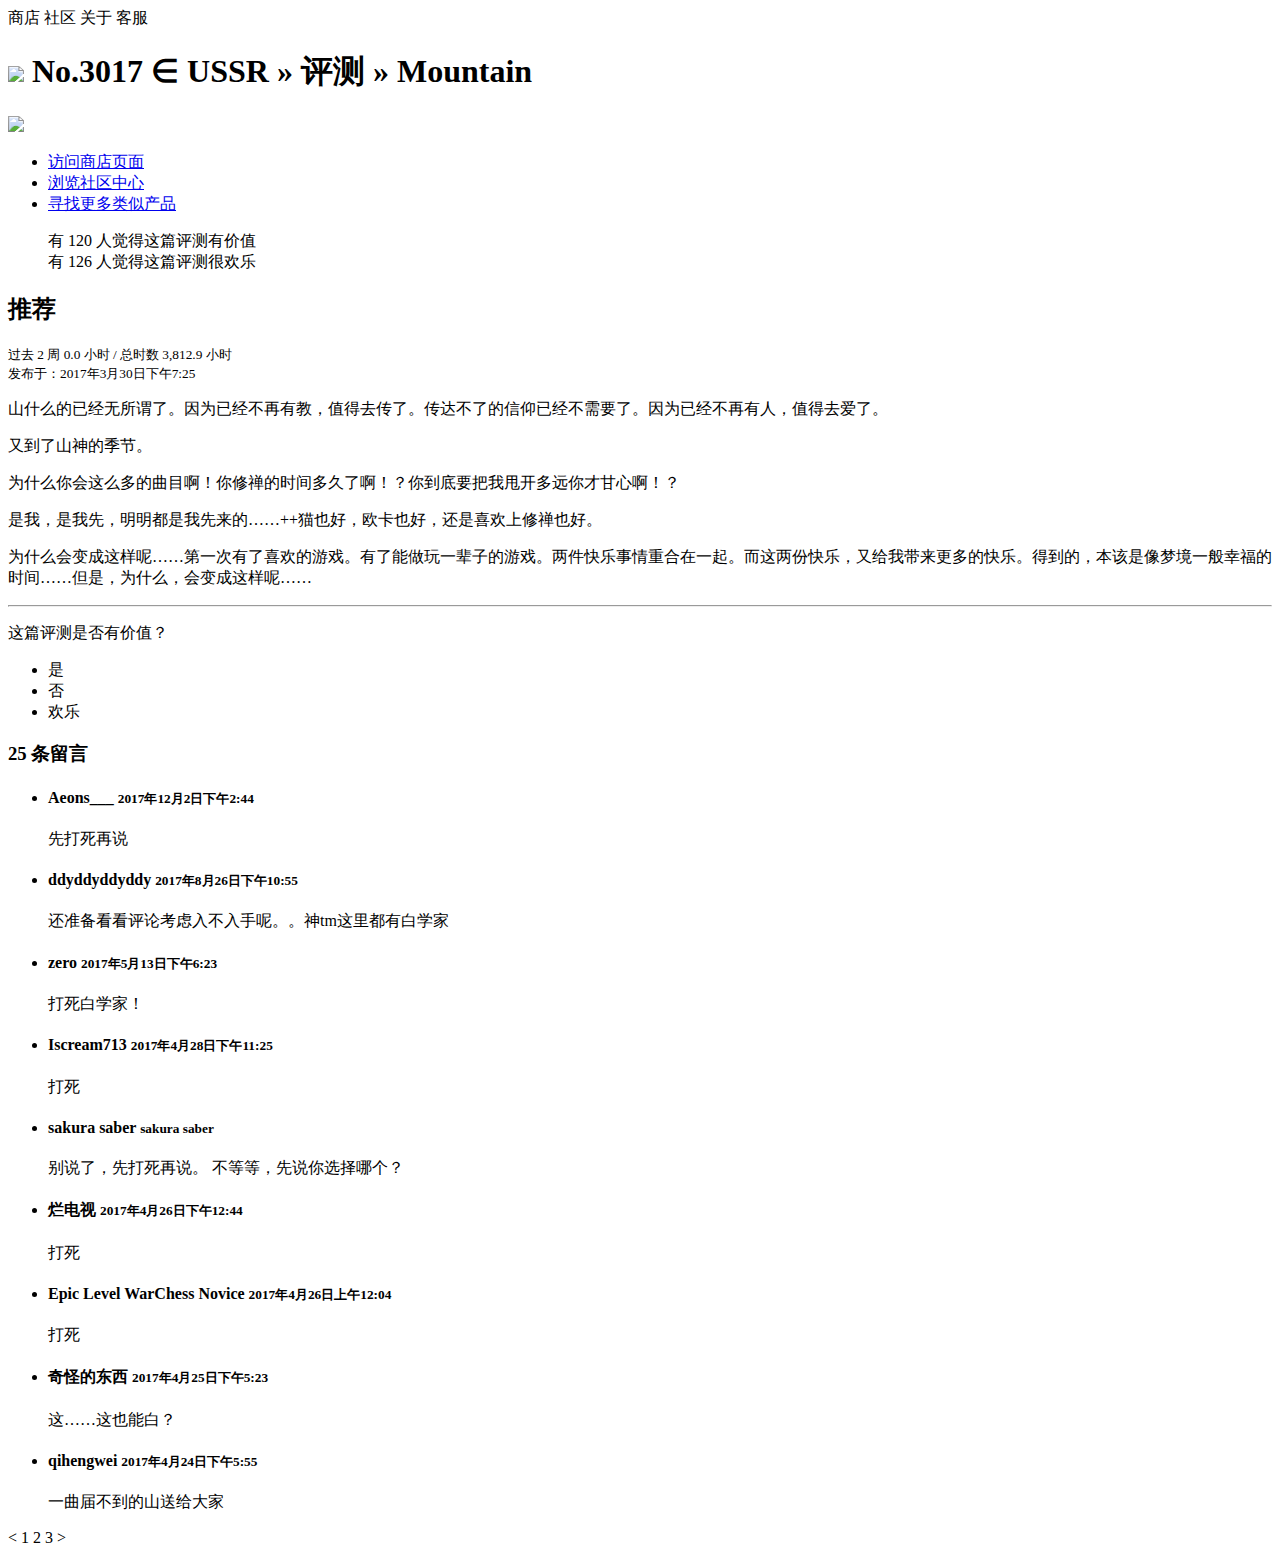
==== index.html @ d82eb1f1 "Add files via upload" ====
<!DOCTYPE html>
<html>
    <head>
        <title>No.3017 ∈ USSR » 评测 » Mountain</title>
        <meta charset=utf8>
    </head>
    <body>
        <header>
            <nav>商店 社区 关于 客服</nav>
        </header>
        <h1>
            <img src="image/user_icon.jpg">
            No.3017 ∈ USSR » 评测 » Mountain
        </h1>
        <aside>
            <img src="image/header.jpg">
            <ul>
                <li><a href="https://store.steampowered.com/app/313340?snr=2_100300_300__100301">访问商店页面</a></li>
                <li><a href="https://steamcommunity.com/app/313340">浏览社区中心</a></li>
                <li><a href="https://store.steampowered.com/recommended/morelike/app/313340?snr=2_100300_300__100301">寻找更多类似产品</a></li>
            </ul>
        </aside>
        <section>
            <blockquote>
                有 120 人觉得这篇评测有价值
                <br>
                有 126 人觉得这篇评测很欢乐
            </blockquote>
            <h2>推荐</h2>
            <p><small>过去 2 周 0.0 小时 / 总时数 3,812.9 小时<br>发布于：2017年3月30日下午7:25</small></p>
            <p>
    山什么的已经无所谓了。因为已经不再有教，值得去传了。传达不了的信仰已经不需要了。因为已经不再有人，值得去爱了。
</p>
<p>
    又到了山神的季节。
</p>
<p>
    为什么你会这么多的曲目啊！你修禅的时间多久了啊！？你到底要把我甩开多远你才甘心啊！？
</p>
<p>
    是我，是我先，明明都是我先来的……++猫也好，欧卡也好，还是喜欢上修禅也好。
</p>
<p>
    为什么会变成这样呢……第一次有了喜欢的游戏。有了能做玩一辈子的游戏。两件快乐事情重合在一起。而这两份快乐，又给我带来更多的快乐。得到的，本该是像梦境一般幸福的时间……但是，为什么，会变成这样呢……
</p>
        </section>
        <hr>
        <section>
            <p>这篇评测是否有价值？
                <ul>
                    <li>是</li>
                    <li>否</li>
                    <li>欢乐</li>
                </ul>
            </p>
             <h3>25 条留言</h3>
             <ul>
                 <li>
                     <h4>Aeons___  <small>2017年12月2日下午2:44 </small></h4>
                      先打死再说
                 </li>
                 <li>
            <h4>ddyddyddyddy <small>2017年8月26日下午10:55 </small></h4>
            还准备看看评论考虑入不入手呢。。神tm这里都有白学家
        </li>
        <li>
            <h4>zero  <small>2017年5月13日下午6:23 </small></h4>
            打死白学家！
        </li>
        <li>
            <h4>Iscream713 <small>2017年4月28日下午11:25 </small></h4>
            打死
        </li>
        <li>
            <h4>sakura saber <small>sakura saber</small></h4>
            别说了，先打死再说。
            不等等，先说你选择哪个？
        </li>
        <li>
            <h4>烂电视 <small>2017年4月26日下午12:44 </small></h4>
            打死
        </li>
        <li>
            <h4>Epic Level WarChess Novice <small>2017年4月26日上午12:04 </small></h4>
            打死
        </li>
        <li>
            <h4>奇怪的东西  <small>2017年4月25日下午5:23 </small></h4>
            这……这也能白？
        </li>
        <li>
            <h4>qihengwei <small>2017年4月24日下午5:55 </small></h4>
            一曲届不到的山送给大家
        </li>
             </ul>
              < 1 2 3 >
        </section>
    </body>
</html>
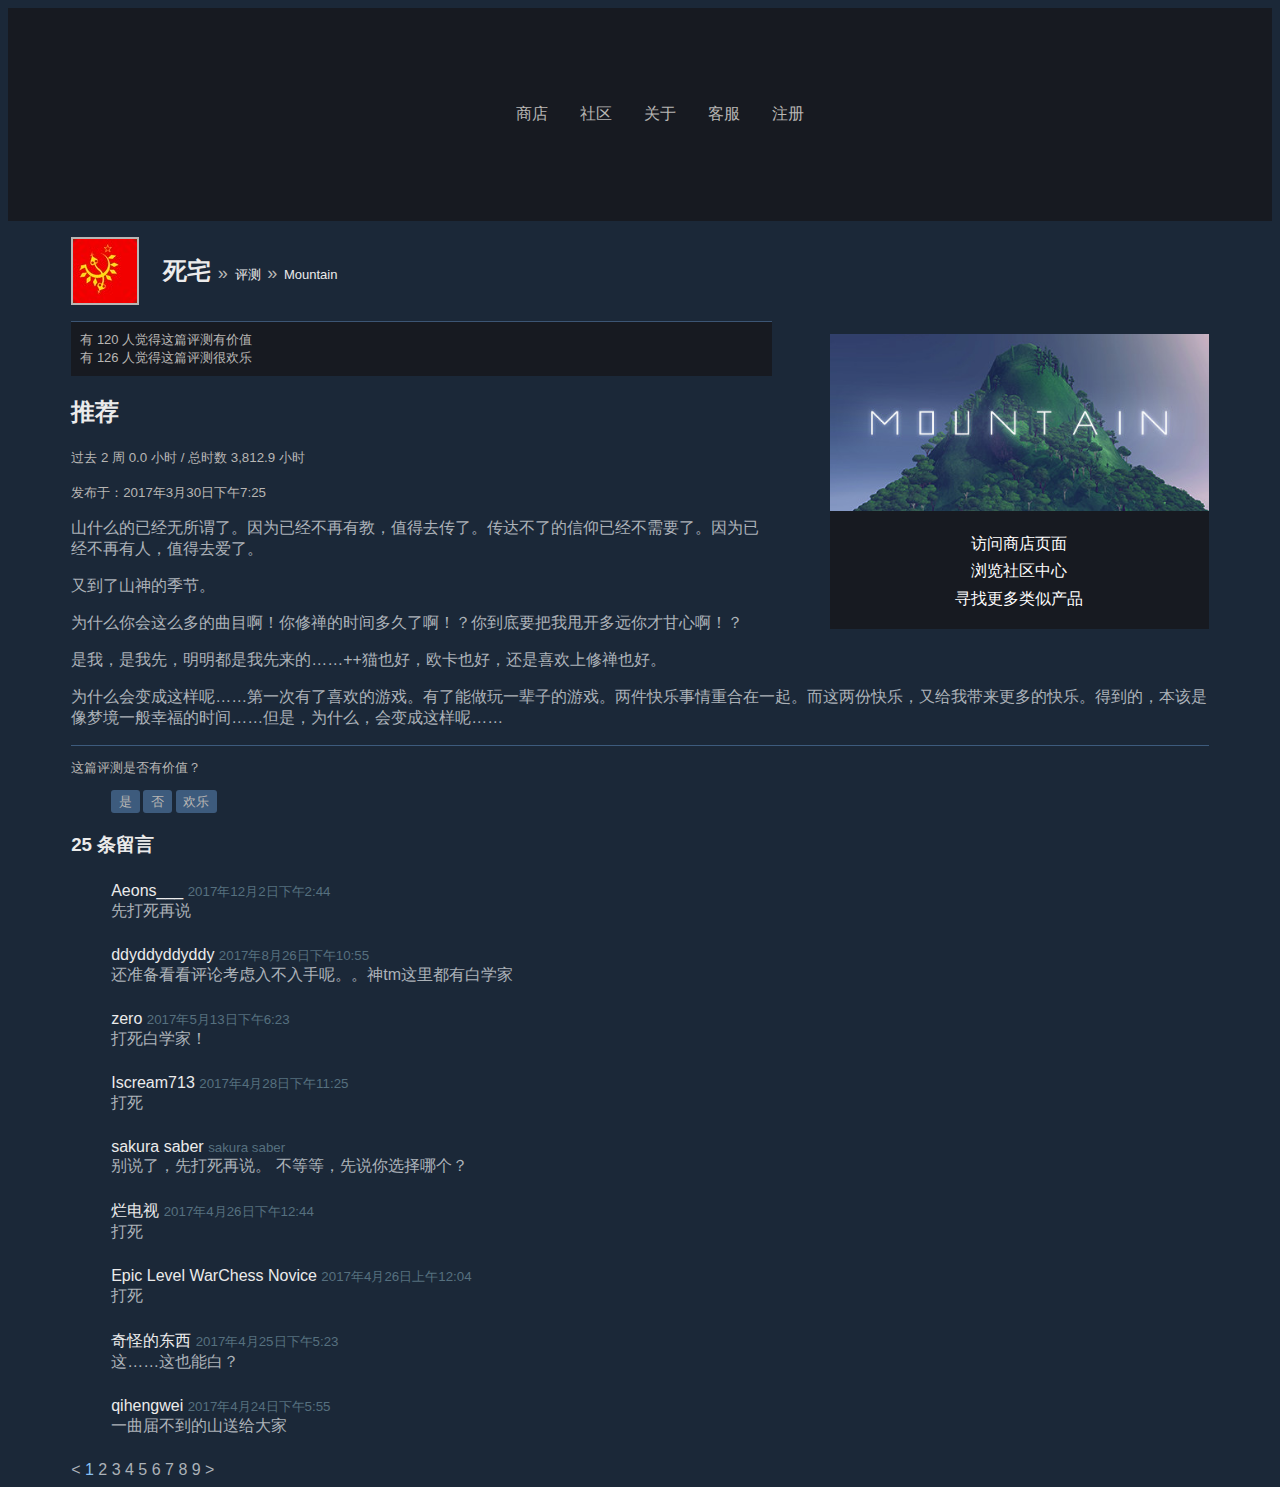
==== commit eb4e689b: "Add files via upload" ====
--- a/index.html
+++ b/index.html
@@ -3,15 +3,23 @@
     <head>
         <title>No.3017 ∈ USSR » 评测 » Mountain</title>
         <meta charset=utf8>
+        <link href="https://meyerweb.com/eric/tools/css/reset/reset.css" rel="stylesheet" type="text/css">
+        <link href="./style.css" rel="stylesheet" type="text/css">
     </head>
     <body>
         <header>
-            <nav>商店 社区 关于 客服</nav>
+            <nav><nav><ul><li>商店</li><li>社区</li><li>关于</li><li>客服</li><li> <a href="register.html">注册</a></li></nav></nav>
         </header>
-        <h1>
+        <div class="title">
             <img src="image/user_icon.jpg">
-            No.3017 ∈ USSR » 评测 » Mountain
-        </h1>
+            <div> 
+                死宅 
+                <span class="symbol">»</span>
+                <span class="subtitle">评测</span> 
+                <span class="symbol">»</span> 
+                <span class="subtitle">Mountain</span>
+            </div>
+        </div>
         <aside>
             <img src="image/header.jpg">
             <ul>
@@ -27,7 +35,8 @@
                 有 126 人觉得这篇评测很欢乐
             </blockquote>
             <h2>推荐</h2>
-            <p><small>过去 2 周 0.0 小时 / 总时数 3,812.9 小时<br>发布于：2017年3月30日下午7:25</small></p>
+            <p><small>过去 2 周 0.0 小时 / 总时数 3,812.9 小时</small></p>
+            <p class="submit-time"><small>发布于：2017年3月30日下午7:25</small></p>
             <p>
     山什么的已经无所谓了。因为已经不再有教，值得去传了。传达不了的信仰已经不需要了。因为已经不再有人，值得去爱了。
 </p>
@@ -46,54 +55,55 @@
         </section>
         <hr>
         <section>
-            <p>这篇评测是否有价值？
+            <div class="value">
+                <p>这篇评测是否有价值？</p>
                 <ul>
                     <li>是</li>
                     <li>否</li>
                     <li>欢乐</li>
                 </ul>
-            </p>
+            </div>
              <h3>25 条留言</h3>
-             <ul>
+             <ul class="comment">
                  <li>
                      <h4>Aeons___  <small>2017年12月2日下午2:44 </small></h4>
                       先打死再说
                  </li>
                  <li>
-            <h4>ddyddyddyddy <small>2017年8月26日下午10:55 </small></h4>
-            还准备看看评论考虑入不入手呢。。神tm这里都有白学家
-        </li>
-        <li>
-            <h4>zero  <small>2017年5月13日下午6:23 </small></h4>
-            打死白学家！
-        </li>
-        <li>
-            <h4>Iscream713 <small>2017年4月28日下午11:25 </small></h4>
-            打死
-        </li>
-        <li>
-            <h4>sakura saber <small>sakura saber</small></h4>
-            别说了，先打死再说。
-            不等等，先说你选择哪个？
-        </li>
-        <li>
-            <h4>烂电视 <small>2017年4月26日下午12:44 </small></h4>
-            打死
-        </li>
-        <li>
-            <h4>Epic Level WarChess Novice <small>2017年4月26日上午12:04 </small></h4>
-            打死
-        </li>
-        <li>
-            <h4>奇怪的东西  <small>2017年4月25日下午5:23 </small></h4>
-            这……这也能白？
-        </li>
-        <li>
-            <h4>qihengwei <small>2017年4月24日下午5:55 </small></h4>
-            一曲届不到的山送给大家
-        </li>
+                     <h4>ddyddyddyddy <small>2017年8月26日下午10:55 </small></h4>
+                     还准备看看评论考虑入不入手呢。。神tm这里都有白学家
+                 </li>
+                 <li>
+                     <h4>zero  <small>2017年5月13日下午6:23 </small></h4>
+                     打死白学家！
+                 </li>
+                 <li>
+                     <h4>Iscream713 <small>2017年4月28日下午11:25 </small></h4>
+                     打死
+                 </li>
+                 <li>
+                      <h4>sakura saber <small>sakura saber</small></h4>
+                      别说了，先打死再说。
+                      不等等，先说你选择哪个？
+                 </li>
+                <li>
+                      <h4>烂电视 <small>2017年4月26日下午12:44 </small></h4>
+                      打死
+                </li>
+                <li>
+                      <h4>Epic Level WarChess Novice <small>2017年4月26日上午12:04 </small></h4>
+                      打死
+                </li>
+                <li>
+                      <h4>奇怪的东西  <small>2017年4月25日下午5:23 </small></h4>
+                      这……这也能白？
+                </li>
+                <li>
+                      <h4>qihengwei <small>2017年4月24日下午5:55 </small></h4>
+                       一曲届不到的山送给大家
+                </li>
              </ul>
-              < 1 2 3 >
+              < <span class="active">1</span> 2 3 4 5 6 7 8 9 >
         </section>
     </body>
 </html>
--- a/style.css
+++ b/style.css
@@ -0,0 +1,292 @@
+body{
+    font-family: Arial, Helvetica, sans-serif;
+    background-color: #1b2838;
+    color: #acb2b8;
+}
+header {
+    color: #b8b6b4;
+    height: 10%;
+    background-color: #171a21;
+    display: flex;
+    text-align: center;
+}
+nav {
+    margin: 3em auto;
+}
+li {
+    display: inline-block;
+}
+nav li {
+    padding: 0 1em;
+}
+a {
+    color: #b8b6b4;
+    text-decoration:none;
+}
+a:hover{
+
+    color: #87bff2;
+
+}
+aside {
+
+    float:right;
+
+    margin: 1% 5%;
+
+    width: 30%;
+
+    background-color: #171a21;
+
+}
+aside a {
+
+    color: white;
+
+}
+aside img, aside ul {
+
+    padding: 0;
+
+    width: 100%;
+
+}
+aside li {
+
+    display: block;
+
+    text-align: center;
+
+    padding: 0.2em 0;
+
+}
+.title, h2 {
+
+    color: #ebebeb;
+
+}
+
+
+
+.title {
+
+    margin: 1em 5%;
+
+    display: inline;
+
+    display: flex;
+
+    text-align: center;
+
+}
+.title img {
+
+    border: #b8b6b4 solid 2px;
+
+}
+.title div {
+
+    display: inline;
+
+    padding-left: 1em;
+
+    margin: auto 0;
+
+    font-size: x-large;
+
+    font-weight: bold;
+
+}
+
+
+
+.title span {
+
+    font-weight: normal;
+
+    font-size: small;
+
+}
+
+
+
+.title .symbol {
+
+    color: #b8b6b4;
+
+    font-size: large;
+
+}
+section {
+
+    margin: 0 5%;
+
+}
+section blockquote {
+
+    margin: 0;
+
+    width: 60%;
+
+    font-size: small;
+
+    background-color: #171a21;
+
+    padding: 0.7em;
+
+    color: #b8b6b4;
+
+    border-top: 1px solid rgba(85, 125, 171, 0.6)
+
+}
+
+
+
+p small {
+
+    margin: 0;
+
+    padding: 0;
+
+    color: #b8b6b4;
+
+}
+
+
+
+hr {
+
+    width: 90%;
+
+    margin: 0 5%;
+
+    border-width:0;
+
+    height: 1px;
+
+    color:rgba(85, 125, 171, 0.6);
+
+    background-color:rgba(85, 125, 171, 0.6);
+
+}
+.value {
+
+    color: #b8b6b4;
+
+    font-size: small;
+
+}
+
+
+
+.value li {
+
+    padding: 0.2em 0.6em;
+
+    background-color: rgba(85, 125, 171, 0.6);
+
+    border-radius: 3px;
+
+}
+
+
+
+h3 {
+
+    color: #ebebeb;
+
+}
+
+
+
+h4 {
+
+    font-weight: normal;
+
+    color: #ebebeb;
+
+    margin: 0;
+
+}
+
+
+
+h4 small {
+
+    color: #56707f;
+
+}
+.comment li {
+
+    display: block;
+
+    margin: 1.5em 0;
+
+}
+
+
+
+.active {
+
+    color:#87bff2;
+
+}
+h1 {
+
+    margin: 0.5em 2.5em;
+
+}
+input, textarea {
+
+    padding: 0.5em;
+
+    margin: 0.5em 0;
+
+    width: 35%;
+
+    background-color: #171a21;
+
+    border: #56707f solid 1px;
+
+    border-radius: 3px;
+
+    color: #acb2b8
+
+}
+select {
+
+    background-color: #171a21;
+
+    border: #56707f solid 1px;
+
+    color: #acb2b8;
+
+    padding: 0.5em;
+    vertical-align: middle;
+    margin: 0.5em 0;
+
+}
+input[type="checkbox"], input[type="radio"] {
+
+    width: 2em;
+
+}
+input[type="button"],input[type="submit"]  {
+
+    background-color: #56707f;
+
+    border: #171a21 solid 1px;
+    vertical-align: middle;
+    width: 4em;
+    height: 30px;
+}
+input[type="button"],input[type="submit"],input[type="checkbox"], input[type="radio"], select:hover {
+
+    cursor: pointer;
+
+}
+textarea {
+
+    height: 15em;
+
+}
